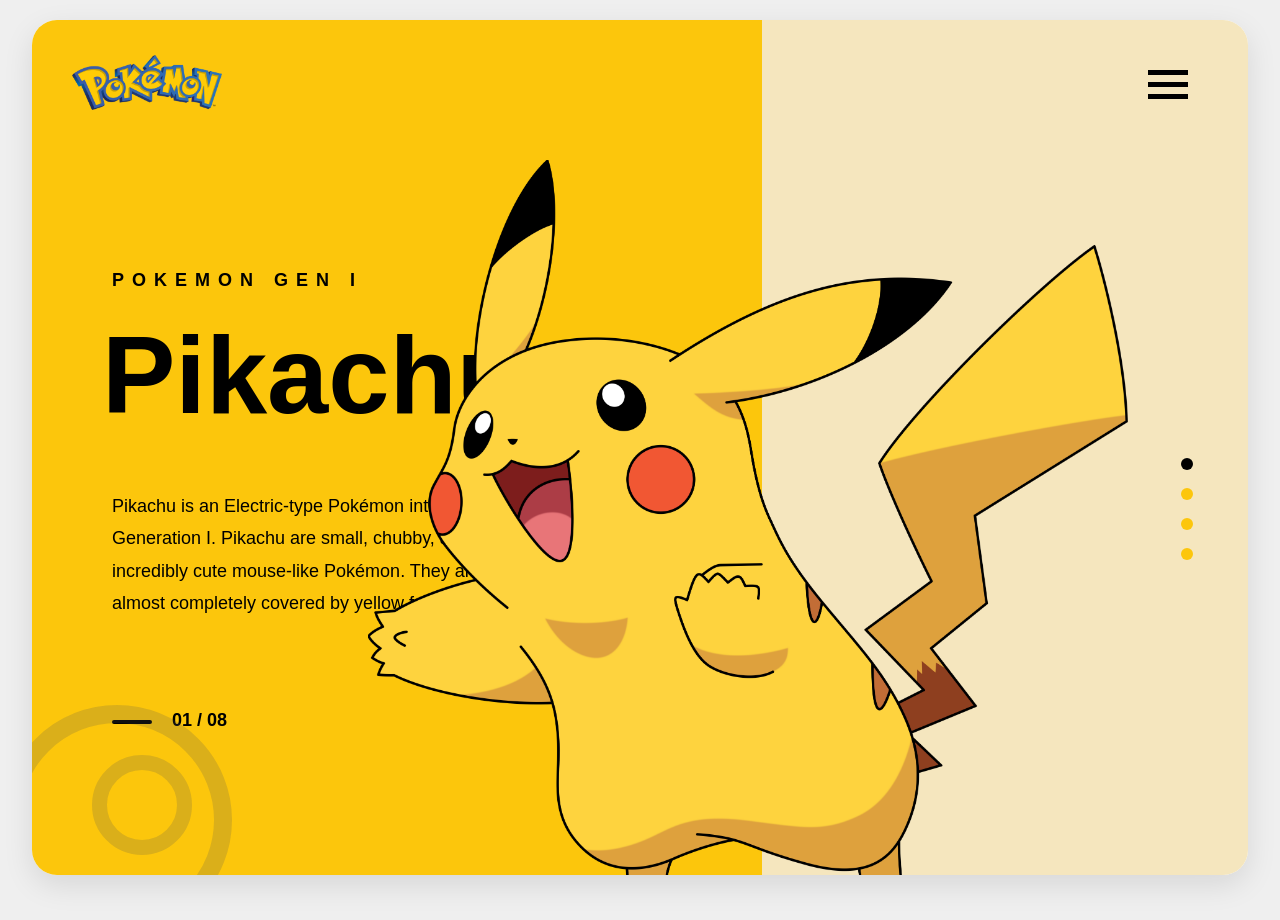
==== Assignments/Assignments-1/Task-1/index.html @ 2a6356a1 "Added all the Assignments from 1 to 3" ====
<!DOCTYPE html>
<html lang="en">
<head>
    <meta charset="UTF-8">
    <meta name="viewport" content="width=device-width, initial-scale=1.0">
    <title>Pokemon Layout</title>
    <link rel="stylesheet" href="style.css">
</head>
<body>

    <div class="mainSection">

        <!-- LEFT SECTION -->

        <div class="left">

            <div id="logo">
                <img src="./logo.png" alt="pokemon-logo">
            </div>

            <h4>POKEMON GEN I</h4>

            <h1>Pikachu</h1>

            <p class="description">
                Pikachu is an Electric-type Pokémon introduced
                in Generation I. Pikachu are small, chubby,
                and incredibly cute mouse-like Pokémon.
                They are almost completely covered by
                yellow fur.
            </p>

            <div class="pagination">
                <hr>
                <p>01 / 08</p>
            </div>

            <div id="circleShape"></div>
            <div id="circleShape1"></div>

        </div>



        <!-- RIGHT SECTION -->

        <div class="right">

            <div class="menu"></div>

            <div class="dots">
                <span></span>
                <span></span>
                <span></span>
                <span></span>
            </div>

        </div>



        <!-- PIKACHU IMAGE -->

        <div id="pokemonImage">
            <img src="./pikachu.png" alt="pikachu">
        </div>

    </div>

</body>
</html>
---- Assignments/Assignments-1/Task-1/style.css ----
/* =========================
   GLOBAL RESET
========================= */

*{
    margin:0;
    padding:0;
    box-sizing:border-box;
    font-family:Arial, Helvetica, sans-serif;
}

html,body{
    width:100%;
    height:100%;
    background-color:#efefef;
}



/* =========================
   MAIN SECTION
========================= */

.mainSection{
    position:relative;

    width:95%;
    height:95%;

    margin:20px auto;

    overflow:hidden;
    border-radius:25px;

    background-color:white;

    box-shadow:0px 10px 30px rgba(0,0,0,0.1);
}



/* =========================
   LEFT SECTION
========================= */

.left{
    position:absolute;

    top:0;
    left:0;

    width:60%;
    height:100%;

    background-color:rgb(252,198,12);
}



/* =========================
   RIGHT SECTION
========================= */

.right{
    position:absolute;

    top:0;
    right:0;

    width:40%;
    height:100%;

    background-color:rgb(245,230,190);
}



/* =========================
   LOGO
========================= */

#logo{
    position:absolute;

    top:35px;
    left:40px;
}

#logo img{
    width:150px;
    height:auto;
}



/* =========================
   SUB HEADING
========================= */

h4{
    position:absolute;

    top:250px;
    left:80px;

    font-size:18px;
    letter-spacing:8px;
}



/* =========================
   MAIN HEADING
========================= */

h1{
    position:absolute;

    top:300px;
    left:70px;

    font-size:110px;
    font-weight:900;
    line-height:1;
}



/* =========================
   DESCRIPTION
========================= */

.description{
    position:absolute;

    top:470px;
    left:80px;

    width:420px;

    font-size:18px;
    line-height:1.8;
}



/* =========================
   PAGINATION
========================= */

.pagination{
    position:absolute;

    top:700px;
    left:80px;
}

.pagination hr{
    position:absolute;

    width:40px;

    border:2px solid black;
    border-radius:10px;
}

.pagination p{
    position:absolute;

    left:60px;
    top:-10px;

    width:120px;

    font-size:18px;
    font-weight:700;
}



/* =========================
   DECORATIVE CIRCLES
========================= */

#circleShape{
    position:absolute;

    bottom:-60px;
    left:-30px;

    width:230px;
    height:230px;

    border-radius:50%;

    border:18px solid rgba(80,80,80,0.2);
}


#circleShape1{
    position:absolute;

    bottom:20px;
    left:60px;

    width:100px;
    height:100px;

    border-radius:50%;

    border:15px solid rgba(80,80,80,0.2);
}



/* =========================
   PIKACHU IMAGE
========================= */

#pokemonImage{
    position:absolute;

    top:140px;
    right:120px;

    z-index:10;
}

#pokemonImage img{
    width:760px;
    height:auto;
}



/* =========================
   MENU ICON
========================= */

.menu{
    position:absolute;

    top:50px;
    right:60px;

    width:40px;
    height:5px;

    background-color:black;
}

.menu::before{
    content:"";

    position:absolute;

    top:12px;

    width:40px;
    height:5px;

    background-color:black;
}

.menu::after{
    content:"";

    position:absolute;

    top:24px;

    width:40px;
    height:5px;

    background-color:black;
}



/* =========================
   SIDE DOTS
========================= */

.dots{
    position:absolute;

    right:55px;
    top:420px;
}

.dots span{
    display:block;

    width:12px;
    height:12px;

    margin:18px 0;

    border-radius:50%;

    background-color:rgb(252,198,12);
}

.dots span:first-child{
    background-color:black;
}
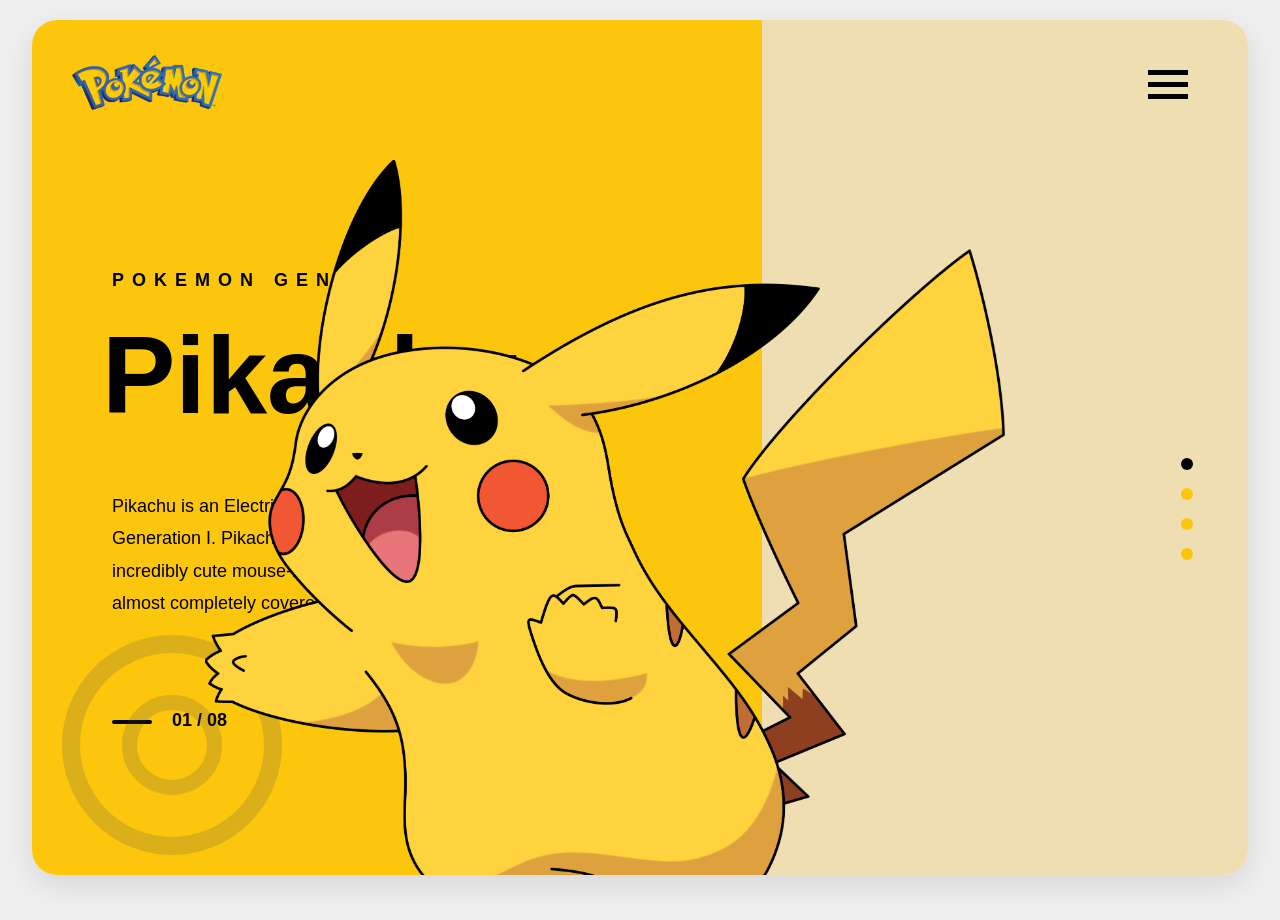
==== commit 14910e72: "Added some changes to the Assignment-1" ====
--- a/Assignments/Assignments-1/Task-1/index.html
+++ b/Assignments/Assignments-1/Task-1/index.html
@@ -10,8 +10,6 @@
 
     <div class="mainSection">
 
-        <!-- LEFT SECTION -->
-
         <div class="left">
 
             <div id="logo">
@@ -22,7 +20,7 @@
 
             <h1>Pikachu</h1>
 
-            <p class="description">
+            <p class="content">
                 Pikachu is an Electric-type Pokémon introduced
                 in Generation I. Pikachu are small, chubby,
                 and incredibly cute mouse-like Pokémon.
@@ -30,7 +28,7 @@
                 yellow fur.
             </p>
 
-            <div class="pagination">
+            <div class="dateContent">
                 <hr>
                 <p>01 / 08</p>
             </div>
@@ -42,7 +40,6 @@
 
 
 
-        <!-- RIGHT SECTION -->
 
         <div class="right">
 
@@ -59,7 +56,6 @@
 
 
 
-        <!-- PIKACHU IMAGE -->
 
         <div id="pokemonImage">
             <img src="./pikachu.png" alt="pikachu">
--- a/Assignments/Assignments-1/Task-1/style.css
+++ b/Assignments/Assignments-1/Task-1/style.css
@@ -1,6 +1,4 @@
-/* =========================
-   GLOBAL RESET
-========================= */
+
 
 *{
     margin:0;
@@ -17,9 +15,7 @@
 
 
 
-/* =========================
-   MAIN SECTION
-========================= */
+
 
 .mainSection{
     position:relative;
@@ -35,13 +31,13 @@
     background-color:white;
 
     box-shadow:0px 10px 30px rgba(0,0,0,0.1);
-}
-
-
-
-/* =========================
-   LEFT SECTION
-========================= */
+
+    padding : 50px;
+}
+
+
+
+
 
 .left{
     position:absolute;
@@ -57,9 +53,7 @@
 
 
 
-/* =========================
-   RIGHT SECTION
-========================= */
+
 
 .right{
     position:absolute;
@@ -69,15 +63,13 @@
 
     width:40%;
     height:100%;
-
-    background-color:rgb(245,230,190);
-}
-
-
-
-/* =========================
-   LOGO
-========================= */
+    padding:50px;
+    background-color:rgb(238, 222, 178);
+}
+
+
+
+
 
 #logo{
     position:absolute;
@@ -93,9 +85,6 @@
 
 
 
-/* =========================
-   SUB HEADING
-========================= */
 
 h4{
     position:absolute;
@@ -109,9 +98,7 @@
 
 
 
-/* =========================
-   MAIN HEADING
-========================= */
+
 
 h1{
     position:absolute;
@@ -126,11 +113,9 @@
 
 
 
-/* =========================
-   DESCRIPTION
-========================= */
-
-.description{
+
+
+.content{
     position:absolute;
 
     top:470px;
@@ -144,18 +129,16 @@
 
 
 
-/* =========================
-   PAGINATION
-========================= */
-
-.pagination{
+
+
+.dateContent{
     position:absolute;
 
     top:700px;
     left:80px;
 }
 
-.pagination hr{
+.dateContent hr{
     position:absolute;
 
     width:40px;
@@ -164,7 +147,7 @@
     border-radius:10px;
 }
 
-.pagination p{
+.dateContent p{
     position:absolute;
 
     left:60px;
@@ -178,19 +161,17 @@
 
 
 
-/* =========================
-   DECORATIVE CIRCLES
-========================= */
+
 
 #circleShape{
     position:absolute;
 
-    bottom:-60px;
-    left:-30px;
-
-    width:230px;
-    height:230px;
-
+    bottom:20px;
+    left:30px;
+
+    width:220px;
+    height:220px;
+    
     border-radius:50%;
 
     border:18px solid rgba(80,80,80,0.2);
@@ -200,8 +181,8 @@
 #circleShape1{
     position:absolute;
 
-    bottom:20px;
-    left:60px;
+    bottom:80px;
+    left:90px;
 
     width:100px;
     height:100px;
@@ -213,29 +194,25 @@
 
 
 
-/* =========================
-   PIKACHU IMAGE
-========================= */
+
 
 #pokemonImage{
     position:absolute;
 
     top:140px;
-    right:120px;
+    right:20%;
 
     z-index:10;
 }
 
 #pokemonImage img{
-    width:760px;
+    width:800px;
     height:auto;
 }
 
 
 
-/* =========================
-   MENU ICON
-========================= */
+
 
 .menu{
     position:absolute;
@@ -277,9 +254,7 @@
 
 
 
-/* =========================
-   SIDE DOTS
-========================= */
+
 
 .dots{
     position:absolute;
